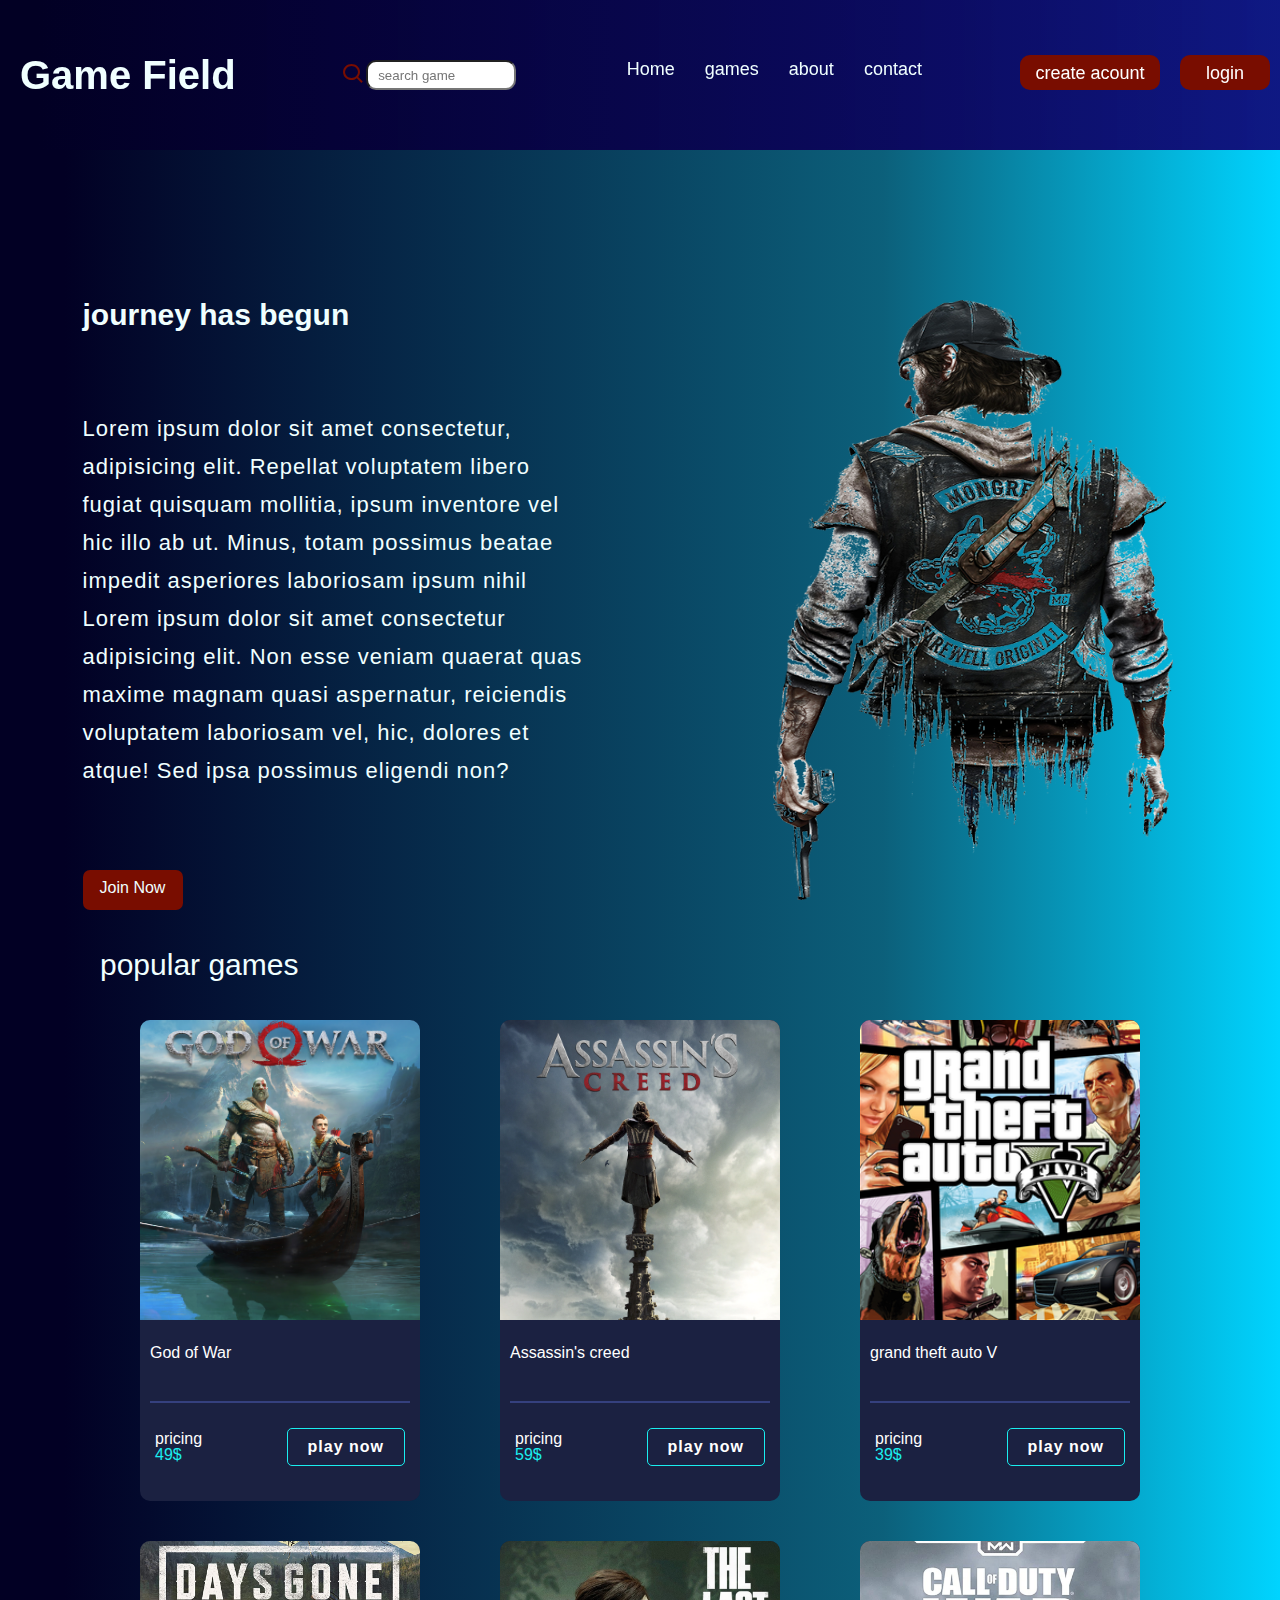
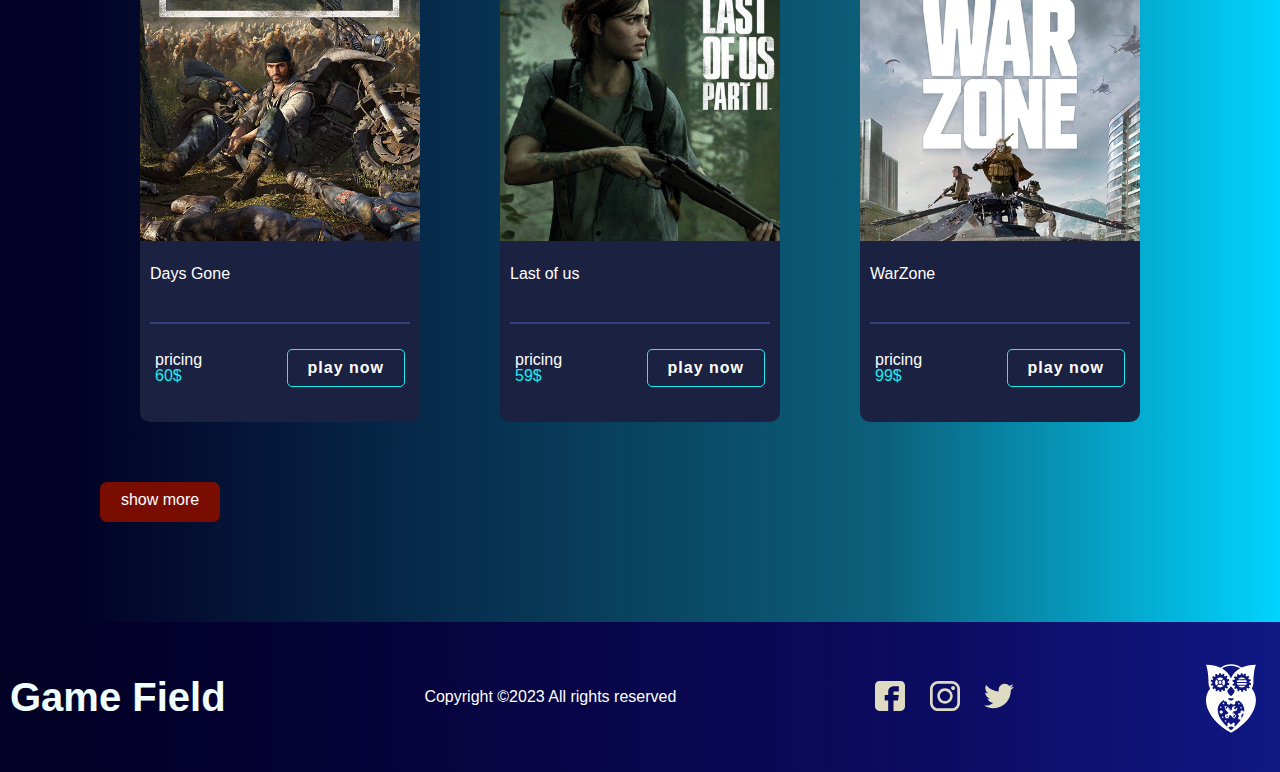
==== index.html @ c228cc86 "end" ====
<!DOCTYPE html>
<html lang="en">
  <head>
    <meta charset="UTF-8" />
    <meta http-equiv="X-UA-Compatible" content="IE=edge" />
    <meta name="viewport" content="width=device-width, initial-scale=1.0" />

    <title>Game Field</title>
    <link rel="stylesheet" href="css/reset.css" />
    <link rel="stylesheet" href="css/style.css" />
    <link rel="stylesheet" href="css/response.css" />

    <link
      href="https://unpkg.com/boxicons@2.1.4/css/boxicons.min.css"
      rel="stylesheet"
    />

    <link
      rel="stylesheet"
      href="https://cdnjs.cloudflare.com/ajax/libs/font-awesome/4.7.0/css/font-awesome.min.css"
    />
  </head>
  <body>
    <header>
      <div class="container">
        <div class="logoflex">
          <a href="index.html" class="logo">Game Field</a>
        </div>

        <div class="searchbox">
          <a href="#"> <i class="bx bx-search searchicon"></i></a>
          <input class="input" type="text" placeholder="search game" />
        </div>

        <nav>
          <ul>
            <a href="index.html"> <li>Home</li> </a>
            <a href="#games"> <li>games</li> </a>
            <a href="about.html"> <li>about</li> </a>
            <a href="contact.html"> <li>contact</li> </a>
          </ul>
        </nav>
        <div class="header-loginflex">
          <a href="createacount.html">
            <div class="create-acount">create acount</div>
          </a>

          <a href="login.html"> <div class="login">login</div></a>
        </div>

        <div class="hamburger">
          <i class="fa fa-bars burger-menu" style="font-size: 30px"></i>
        </div>
      </div>
    </header>

    <section id="banner">
      <div class="main-banner">
        <div class="main">
          <h1 class="main-h1">journey has begun</h1>
          <p class="main-p">
            Lorem ipsum dolor sit amet consectetur, adipisicing elit. Repellat
            voluptatem libero fugiat quisquam mollitia, ipsum inventore vel hic
            illo ab ut. Minus, totam possimus beatae impedit asperiores
            laboriosam ipsum nihil Lorem ipsum dolor sit amet consectetur
            adipisicing elit. Non esse veniam quaerat quas maxime magnam quasi
            aspernatur, reiciendis voluptatem laboriosam vel, hic, dolores et
            atque! Sed ipsa possimus eligendi non?
          </p>

          <h3 class="main-h3">Join Now</h3>
        </div>

        <div class="banner-image"></div>
      </div>

      <div class="container">
        <div class="games">
          <div id="games" class="popular-games">popular games</div>

          <div class="card-box">
            <div class="card">
              <div class="card-image1"></div>
              <div class="content">
                <h4>God of War</h4>
                <div class="progress-line"><span></span></div>
                <div class="info">
                  <p>
                    pricing <br />
                    <span>49$</span>
                  </p>
                  <a href="#"> play now</a>
                </div>
              </div>
            </div>
          </div>

          <div class="card-box">
            <div class="card">
              <div class="card-image2"></div>
              <div class="content">
                <h4>Assassin's creed</h4>
                <div class="progress-line"><span></span></div>
                <div class="info">
                  <p>
                    pricing <br />
                    <span>59$</span>
                  </p>
                  <a href="#"> play now</a>
                </div>
              </div>
            </div>
          </div>

          <div class="card-box">
            <div class="card">
              <div class="card-image3"></div>
              <div class="content">
                <h4>grand theft auto V</h4>
                <div class="progress-line"><span></span></div>
                <div class="info">
                  <p>
                    pricing <br />
                    <span>39$</span>
                  </p>
                  <a href="#"> play now</a>
                </div>
              </div>
            </div>
          </div>

          <div class="card-box">
            <div class="card">
              <div class="card-image4"></div>
              <div class="content">
                <h4>Days Gone</h4>
                <div class="progress-line"><span></span></div>
                <div class="info">
                  <p>
                    pricing <br />
                    <span>60$</span>
                  </p>
                  <a href="#"> play now</a>
                </div>
              </div>
            </div>
          </div>

          <div class="card-box">
            <div class="card">
              <div class="card-image5"></div>
              <div class="content">
                <h4>Last of us</h4>
                <div class="progress-line"><span></span></div>
                <div class="info">
                  <p>
                    pricing <br />
                    <span>59$</span>
                  </p>
                  <a href="#"> play now</a>
                </div>
              </div>
            </div>
          </div>

          <div class="card-box">
            <div class="card">
              <div class="card-image6"></div>
              <div class="content">
                <h4>WarZone</h4>
                <div class="progress-line"><span></span></div>
                <div class="info">
                  <p>
                    pricing <br />
                    <span>99$</span>
                  </p>
                  <a href="#"> play now</a>
                </div>
              </div>
            </div>
          </div>
        </div>
      </div>
      <div class="container">
        <div class="more-flex">
          <div class="show-more">show more</div>
          <div></div>
        </div>
      </div>
    </section>

    <footer>
      <div class="footer-content">
        <div class="ftr-flex">
          <a href="#" class="logo">Game Field</a>

          <p class="logo-p">Copyright ©2023 All rights reserved</p>

          <div class="logoflex">
            <div class="logofleximage">
              <a href="https://www.facebook.com/" target="_blank">
                <img
                  src="images/logo/fb.svg"
                  alt="facebook"
                  width="30px"
                  height="30px"
                />
              </a>
              <a href="https://www.instagram.com/" target="_blank">
                <img
                  src="images/logo/instagram.svg"
                  alt="instagram"
                  width="30px"
                  height="30px"
              /></a>
              <a href="https://twitter.com/?lang=en" target="_blank">
                <img
                  src="images/logo/twitter.svg"
                  alt="twitter"
                  width="30px"
                  height="30px"
              /></a>
            </div>
          </div>
        </div>
        <div class="geolab"></div>
      </div>
    </footer>
  </body>
</html>
---- css/style.css ----
@import url("https://fonts.googleapis.com/css2?family=Roboto:ital,wght@0,400;0,500;0,700;1,400;1,500&display=swap");

@import url("https://free.bboxtype.com/embedfonts/?family=FiraGO:500");

body {
  font-family: "FiraGO", sans-serif;

  background: rgb(2, 0, 36);
  background: linear-gradient(
    90deg,
    rgba(2, 0, 36, 1) 5%,
    rgba(9, 94, 121, 0.989233193277311) 69%,
    rgba(0, 212, 255, 1) 100%
  );
}

header {
  position: fixed;
  top: 0;
  left: 0;
  width: 100%;
  padding: 7px 10px;
  display: flex;
  justify-content: space-between;
  align-items: center;
  transition: 0.5s;
  z-index: 1000;
  background: rgb(2, 0, 36);
  background: linear-gradient(
    90deg,
    rgba(2, 0, 36, 1) 3%,
    rgba(16, 9, 121, 0.9248074229691877) 100%,
    rgba(0, 9, 255, 1) 100%
  );
  min-height: 150px;
}

.container {
  max-width: 1280px;
  width: 100%;
  margin: 0 auto;
  display: flex;
  justify-content: space-between;
}

.logo {
  position: relative;
  font-size: 40px;
  text-decoration: none;
  font-weight: 700;
  color: #fff;
  margin: 10px;
  color: azure;
}

ul {
  display: flex;
  justify-content: center;
  align-items: center;
}

li {
  margin: 15px;
  font-size: 18px;
  text-decoration: none;
  color: azure;
}

.form-login {
  display: flex;
  flex-direction: column;
  row-gap: 10px;
}

.header-loginflex {
  display: flex;
  flex-direction: row;
  column-gap: 20px;
}
.login {
  width: 90px;
  height: 35px;
  display: flex;
  justify-content: center;
  align-items: center;
  color: #fff;
  font-size: 18px;
  border: 1px solid;
  background-color: #790d00;
  border-radius: 10px;
  margin-top: 10px;
  transition: ease-in-out 1s;
  border: none;
}

.login:hover {
  background-color: red;
  transition-delay: 0.1s;
}

.create-acount {
  width: 140px;
  height: 35px;
  display: flex;
  justify-content: center;
  align-items: center;
  color: #fff;
  font-size: 18px;
  border: 1px solid;
  background-color: #790d00;
  border-radius: 10px;
  margin-top: 10px;
  transition: ease-in-out 1s;
  border: none;
}

.create-acount a {
  color: azure;
}

.create-acount:hover {
  background-color: red;
  transition-delay: 0.1s;
}

.input {
  width: 150px;
  height: 30px;
  padding: 10px;
  border-radius: 10px;
}

.searchbox {
  width: 200px;
  height: 40px;
  margin-top: 10px;
  display: flex;

  align-items: center;
  justify-content: center;
}

.searchicon {
  font-size: 25px;
  color: #790d00;
  transition: ease-in-out 1s;
}

.searchicon:hover {
  transition-delay: 0.1s;
  color: red;
}

.form-login {
  margin-top: -10px;
}

.fa-bars {
  color: #fff;
  display: none;
}

.hamburger {
  display: flex;
  display: none;
  align-items: center;
}

/*  banner */

.main-banner {
  display: flex;
  justify-content: space-around;
}

#banner {
  max-width: 1280px;
  width: 100%;
  margin: 0 auto;
  margin-top: 300px;
}

.main {
  display: flex;
  flex-direction: column;
  row-gap: 80px;
}
.main-h1 {
  font-size: 30px;
  color: azure;
  font-weight: 700;
}

.main-p {
  color: azure;
  font-size: 22px;
  font-weight: 500;
  width: 500px;
  min-height: 300px;
  text-align: left;
  letter-spacing: 1px;
  line-height: 38px;
}

.main-h3 {
  border: 2px solid #fff;
  color: azure;
  width: 100px;
  height: 40px;
  padding: 10px;
  border-radius: 7px;
  transition: ease-in-out 1s;
  text-align: center;
  background-color: #790d00;
  border: none;
  cursor: pointer;
}

.main-h3:hover {
  width: 110px;
  height: 40px;
  font-size: 18px;
  transition-delay: 0.1s;
  text-align: center;
  background-color: red;
}

.banner-image {
  background-image: url(../images/banner/days.png);
  background-position: center;
  background-size: 400px 600px;
  background-repeat: no-repeat;
  width: 450px;
  height: 600px;
  /* border-radius: 10px;
  box-shadow: -9px 2px 17px -1px rgba(0, 0, 0, 0.48);
  -webkit-box-shadow: -9px 2px 17px -1px rgba(0, 0, 0, 0.48);
  -moz-box-shadow: -9px 2px 17px -1px rgba(0, 0, 0, 0.48); */
}

/*  popular games */

.game-headding {
  font-size: 20px;
}

/* .card-image1 {
  width: 300px;
  height: 400px;
} */

.games {
  display: table;
  padding: 0px 100px;
  width: 100%;
  min-height: 10vh;
  justify-content: center;
  align-items: center;
  flex-direction: column;
  margin: 40px auto;
}

.games .popular-games {
  color: azure;
  margin-bottom: 20px;
  font-size: 30px;
}

.games .card-box {
  /* width: 100%; */
  min-height: 100%;
  display: flex;
  /* justify-content: center; */
  /* align-items: center; */
  float: left;
}

.games .card-box .card {
  width: 280px;
  border-radius: 10px;
  margin: 20px 40px;
  background-color: #1b2141;
  overflow: hidden;
}

.games .card-box .card .card-image1 {
  width: 100%;
  height: 250px;
  object-fit: cover;
}

.games .card-box .card .content {
  padding: 10px;
}

.games .card-box .card .content h4 {
  color: #fff;
  margin: 15px 0px;
}

.games .card-box .card .progress-line {
  position: relative;
  height: 10px;
  width: 100%;
  margin-bottom: 15px;
  border-radius: 10px;
  background: #35407e;
  transform: scaleX(0);
  transform-origin: left;
  animation: animate 1s cubic-bezier(1, 0, 0.5, 1) forwards;
}

.games .card-box .card .progress-line span {
  position: absolute;
  height: 100%;
  width: 80%;
  border-radius: 10px;
  background: #1aeeef;
  box-shadow: 0 0 10px #1aeeef;
  transform: scaleX(0);
  transform-origin: left;
  animation: animate 1s cubic-bezier(1, 0, 0.5, 1) forwards;
}

@keyframes animate {
  100% {
    transform: scaleX(1);
  }
}

.games .card-box .card .info {
  border-top: 2px solid #35407e;
  padding: 5px;
  display: flex;
  justify-content: space-between;
  align-items: center;
}

.games .card-box .card .info p {
  font-size: 1em;
  color: #fff;
}

.games .card-box .card .info p span {
  color: #1aeeef;
}

.games .card-box .card .info a {
  display: inline-block;
  padding: 10px 20px;
  margin: 20px 0;
  border: 1px solid #1aeeef;
  text-decoration: none;
  font-weight: 700;
  border-radius: 5px;
  color: #fff;
  letter-spacing: 1px;
}

.info a:hover {
  background: #1aeeef;
  border: none;
  color: #050e2d;
  box-shadow: 0 0 10px #1aeeef;
}

.show-more {
  border: 2px solid #fff;
  color: #fff;
  width: 120px;
  height: 40px;
  padding: 10px;
  border-radius: 7px;
  transition: ease-in-out 1s;
  text-align: center;
  background-color: #790d00;
  border: none;
  margin-bottom: 100px;
  margin-left: 100px;
  cursor: pointer;
}

.show-more:hover {
  width: 130px;
  height: 40px;
  font-size: 16px;
  transition-delay: 0.1s;
  text-align: center;
  background-color: red;
}

.more-flex {
  display: flex;
  justify-content: center;
}

/*  card images */

.card-image1 {
  background-image: url(../images/god\ of\ war.jpg);
  background-position: center;
  background-size: cover;
  background-repeat: no-repeat;
  max-width: 280px;
  min-height: 300px;
}

.card-image2 {
  background-image: url(../images/assassins\ creed.webp);
  background-position: top;
  background-size: 100%;
  background-repeat: no-repeat;
  max-width: 280px;
  min-height: 300px;
}

.card-image3 {
  background-image: url(../images/gta5.png);
  background-position: bottom;
  background-size: 100%;
  background-repeat: no-repeat;
  max-width: 280px;
  min-height: 300px;
}

.card-image4 {
  background-image: url(../images/days\ \ gone.jpg);
  background-position: center;
  background-size: cover;
  background-repeat: no-repeat;
  max-width: 280px;
  min-height: 300px;
}

.card-image5 {
  background-image: url(../images/last\ of\ us.jpg);
  background-position: top;
  background-size: cover;
  background-repeat: no-repeat;
  max-width: 280px;
  min-height: 300px;
}

.card-image6 {
  background-image: url(../images/warzone.jpg);
  background-position: top;
  background-size: 100%;
  background-repeat: no-repeat;
  max-width: 280px;
  min-height: 300px;
}

/* footer */

footer {
  background: rgb(2, 0, 36);
  background: linear-gradient(
    90deg,
    rgba(2, 0, 36, 1) 3%,
    rgba(16, 9, 121, 0.9248074229691877) 100%,
    rgba(0, 9, 255, 1) 100%
  );
  min-height: 150px;
  display: flex;
}

.footer-content {
  max-width: 1280px;
  width: 100%;
  margin: 0 auto;
  display: flex;
  align-items: center;
  justify-content: space-between;
}

.logo-p {
  color: #fff;
}

.logofleximage {
  border-radius: 2px;
}
.logoflex {
  display: flex;
}

.geolab {
  background-image: url(../images/logo/geolabwhite.svg);
  background-size: 80px 140px;
  background-position: center;
  background-repeat: no-repeat;
  width: 100px;
  height: 130px;
}

.ftr-flex {
  width: 80%;
  display: flex;
  justify-content: space-between;
  align-items: center;
}

.logoflex .logofleximage a {
  margin-right: 10px;
  margin-left: 10px;
}

/* about page */

.about {
  max-width: 1280px;
  width: 100%;
  margin: 0 auto;
  min-height: 75vh;
  padding: 0px 100px;
  display: flex;
  justify-content: space-around;
  align-items: center;
  margin-top: 150px;
  column-gap: 150px;
}

.about .contentbx {
  width: 50%;
  margin: 20px;
}

.about .contentbx h2 {
  font-size: 3em;
  font-weight: 700;
  color: azure;
  margin-bottom: 40px;
}

.about .contentbx p {
  max-width: 600px;
  text-align: justify;
  color: azure;
  letter-spacing: 1px;
  line-height: 38px;
  text-align: start;
  text-transform: lowercase;
  margin-bottom: 20px;
}

.about .contentbx a {
  display: inline-block;
  padding: 10px 20px;
  margin: 20px 0;
  border: 1px solid #1aeeef;
  text-decoration: none;
  font-weight: 700;
  border-radius: 5px;
  color: #fff;
  letter-spacing: 1px;
}

.about .contentbx a:hover {
  background: #1aeeef;
  border: none;
  color: #050e2d;
  box-shadow: 0 0 10px #1aeeef;
}

.about-image {
  background-image: url(../images/banner/gaming.jpg);
  background-position: center;
  background-size: cover;
  background-repeat: no-repeat;
  width: 800px;
  height: 350px;
  border-radius: 8px;
  box-shadow: -3px 11px 16px -4px rgba(0, 0, 0, 0.66);
  -webkit-box-shadow: -3px 11px 16px -4px rgba(0, 0, 0, 0.66);
  -moz-box-shadow: -3px 11px 16px -4px rgba(0, 0, 0, 0.66);
}

/*  contact */

.main-form {
  max-width: 1280px;
  width: 100%;
  margin: 0 auto;
  min-height: 700px;
  display: flex;
  justify-content: center;
  align-items: center;
  margin-top: 200px;
  margin-bottom: 100px;
}

.form-box {
  width: 400px;
  height: 400px;

  display: flex;
  flex-direction: column;
  align-items: center;
  row-gap: 30px;
  padding-top: 60px;
  background-color: #fff;
  border-radius: 20px;
  box-shadow: -2px 10px 9px -1px rgba(0, 0, 0, 0.85);
  -webkit-box-shadow: -2px 10px 9px -1px rgba(0, 0, 0, 0.85);
  -moz-box-shadow: -2px 10px 9px -1px rgba(0, 0, 0, 0.85);
}

.contact-flex {
  display: flex;
  flex-direction: column;
  row-gap: 30px;
  justify-content: center;
  align-items: center;
}

.form-box p {
  font-size: 30px;
  color: black;
  font-weight: 700;
}

.contact-name {
  width: 300px;
  height: 30px;
  padding: 10px;
  border-radius: 7px;
  border-color: #1aeeef;
}

.contact-email {
  width: 300px;
  height: 30px;
  padding: 10px;
  border-radius: 7px;
  border-color: #1aeeef;
}

.contact-massage {
  width: 300px;
  height: 50x;
  padding: 10px;
  border-radius: 7px;
  border-color: #1aeeef;
}

.send-massage {
  border: 1px solid #790d00;
  height: 40px;
  width: 150px;
  text-align: center;
  padding-top: 10px;
  color: azure;
  background-color: #790d00;
  transition: ease-in-out 1s;
  border-radius: 5px;
  box-shadow: 0px 6px 13px 0px rgba(0, 0, 0, 0.87);
  -webkit-box-shadow: 0px 6px 13px 0px rgba(0, 0, 0, 0.87);
  -moz-box-shadow: 0px 6px 13px 0px rgba(0, 0, 0, 0.87);
  cursor: pointer;
}

.send-massage:hover {
  transition-delay: 0.1s;
  background-color: red;
}

/*  create acount */

.create-form {
  max-width: 1280px;
  width: 100%;
  margin: 0 auto;
  min-height: 700px;
  display: flex;
  justify-content: center;
  align-items: center;
  margin-top: 200px;
  margin-bottom: 100px;
}

.create-box {
  width: 400px;
  height: 600px;
  border: 1px solid;

  display: flex;
  flex-direction: column;
  align-items: center;
  row-gap: 30px;
  padding-top: 60px;
  background-color: #fff;
  border-radius: 20px;
  box-shadow: -2px 10px 9px -1px rgba(0, 0, 0, 0.85);
  -webkit-box-shadow: -2px 10px 9px -1px rgba(0, 0, 0, 0.85);
  -moz-box-shadow: -2px 10px 9px -1px rgba(0, 0, 0, 0.85);
  border: none;
}

.create-flex {
  display: flex;
  flex-direction: column;
  row-gap: 30px;
  justify-content: center;
  align-items: center;
}

.create-box p {
  font-size: 30px;
  color: black;
  font-weight: 700;
}

.create-name {
  width: 300px;
  height: 40px;
  padding: 10px;
  border-radius: 7px;
  border-color: #1aeeef;
}

.creat-password {
  width: 300px;
  height: 40px;
  padding: 10px;
  border-radius: 7px;
  border-color: #1aeeef;
}

.creat-reapetpasword {
  width: 300px;
  height: 40px;
  padding: 10px;
  border-radius: 7px;
  border-color: #1aeeef;
}

.create-email {
  width: 300px;
  height: 40px;
  padding: 10px;
  border-radius: 7px;
  border-color: #1aeeef;
}

.create-reenteremail {
  width: 300px;
  height: 40px;
  padding: 10px;
  border-radius: 7px;
  border-color: #1aeeef;
}

/* login */

.login-box {
  width: 400px;
  height: 350px;
  border: 1px solid;

  display: flex;
  flex-direction: column;
  align-items: center;
  row-gap: 30px;
  padding-top: 60px;
  background-color: #fff;
  border-radius: 20px;
  box-shadow: -2px 10px 9px -1px rgba(0, 0, 0, 0.85);
  -webkit-box-shadow: -2px 10px 9px -1px rgba(0, 0, 0, 0.85);
  -moz-box-shadow: -2px 10px 9px -1px rgba(0, 0, 0, 0.85);
  border: none;
}

.login-box p {
  font-size: 26px;
}

.login-form {
  max-width: 1280px;
  width: 100%;
  margin: 0 auto;
  min-height: 700px;
  display: flex;
  justify-content: center;
  align-items: center;
  margin-top: 100px;
  margin-bottom: 100px;
}
---- css/response.css ----
@media only screen and (max-width: 1045px) {
  /* header */
  .hamburger {
    display: block;
    display: flex;
    align-items: center;
    justify-content: end;
  }

  .container {
    display: flex;
    flex-direction: column;
    row-gap: 20px;
  }

  .logo {
    justify-content: center;
    align-items: center;
  }

  .header-loginflex {
    justify-content: center;
  }

  .logoflex {
    display: flex;
    justify-content: center;
  }

  /*   banner */

  .main-banner {
    display: flex;
    flex-direction: column-reverse;
    justify-content: center;
    align-items: center;
  }

  .banner-image {
    margin-top: 100px;
    margin-bottom: 40px;
  }

  .main {
    display: flex;
    justify-content: center;
    align-items: center;
  }

  .main-p {
    width: 400px;
    min-height: 300px;
  }

  /*  games */

  .games {
    display: flex;
  }

  .more-flex {
    display: flex;
  }

  /*  about page */

  .about .contentbx h2 {
    margin-top: 200px;
  }

  .about {
    display: flex;
    flex-direction: column;
  }

  .about-image {
    width: 500px;
    height: 300px;
    margin-bottom: 70px;
  }

  .about .contentbx a {
    align-items: center;
  }

  /*  create acount */

  .create-box {
    margin-top: 200px;
  }

  /* login */

  .login-box {
    margin-top: 200px;
  }
}
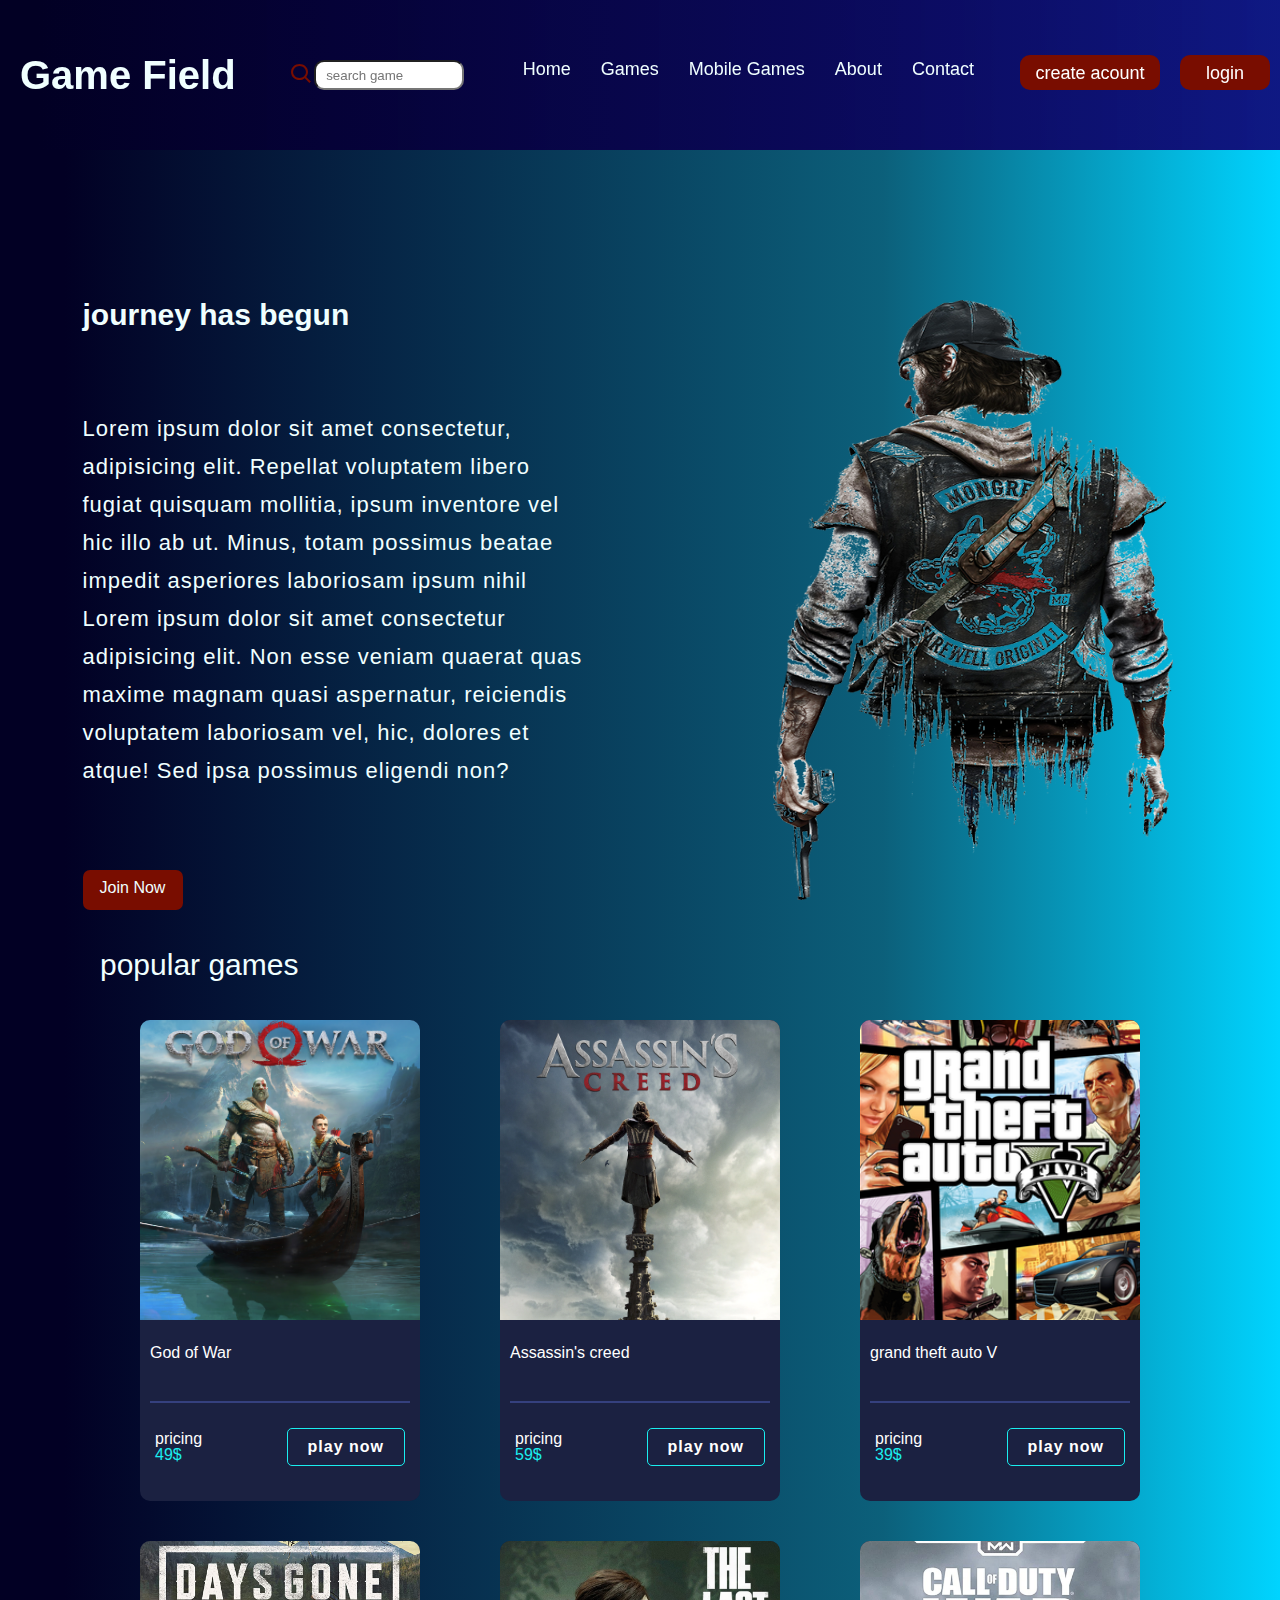
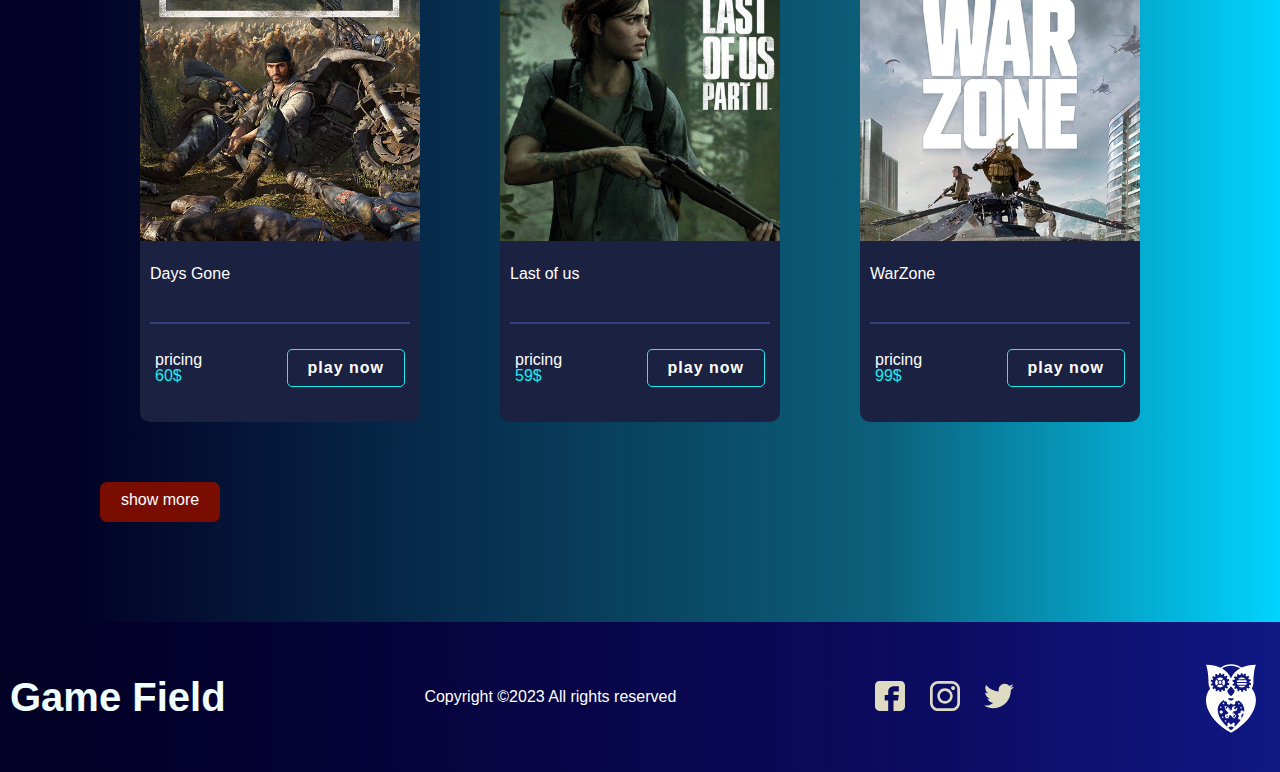
==== commit 3062ef05: "end project" ====
--- a/index.html
+++ b/index.html
@@ -35,9 +35,10 @@
         <nav>
           <ul>
             <a href="index.html"> <li>Home</li> </a>
-            <a href="#games"> <li>games</li> </a>
-            <a href="about.html"> <li>about</li> </a>
-            <a href="contact.html"> <li>contact</li> </a>
+            <a href="#games"> <li>Games</li> </a>
+            <a href="mobilegame.html"> <li>Mobile Games</li></a>
+            <a href="about.html"> <li>About</li> </a>
+            <a href="contact.html"> <li>Contact</li> </a>
           </ul>
         </nav>
         <div class="header-loginflex">
--- a/css/style.css
+++ b/css/style.css
@@ -450,6 +450,178 @@
   min-height: 300px;
 }
 
+/* mobile games  */
+
+.mobile-games {
+  display: table;
+  padding: 0px 100px;
+  width: 100%;
+  min-height: 10vh;
+  justify-content: center;
+  align-items: center;
+  flex-direction: column;
+  margin: 40px auto;
+  margin-top: 300px;
+}
+
+.mobile-games .mobile {
+  color: azure;
+  margin-bottom: 20px;
+  font-size: 30px;
+}
+
+.mobile-games .card-box {
+  /* width: 100%; */
+  min-height: 100%;
+  display: flex;
+  /* justify-content: center; */
+  /* align-items: center; */
+  float: left;
+}
+
+.mobile-games .card-box .card {
+  width: 280px;
+  border-radius: 10px;
+  margin: 20px 40px;
+  background-color: #1b2141;
+  overflow: hidden;
+}
+
+.mobile-games .card-box .card .card-image1 {
+  width: 100%;
+  height: 250px;
+  object-fit: cover;
+}
+
+.mobile-games .card-box .card .content {
+  padding: 10px;
+}
+
+.mobile-games .card-box .card .content h4 {
+  color: #fff;
+  margin: 15px 0px;
+}
+
+.mobile-games .card-box .card .progress-line {
+  position: relative;
+  height: 10px;
+  width: 100%;
+  margin-bottom: 15px;
+  border-radius: 10px;
+  background: #35407e;
+  transform: scaleX(0);
+  transform-origin: left;
+  animation: animate 1s cubic-bezier(1, 0, 0.5, 1) forwards;
+}
+
+.mobile-games .card-box .card .progress-line span {
+  position: absolute;
+  height: 100%;
+  width: 80%;
+  border-radius: 10px;
+  background: #1aeeef;
+  box-shadow: 0 0 10px #1aeeef;
+  transform: scaleX(0);
+  transform-origin: left;
+  animation: animate 1s cubic-bezier(1, 0, 0.5, 1) forwards;
+}
+
+@keyframes animate {
+  100% {
+    transform: scaleX(1);
+  }
+}
+
+.mobile-games .card-box .card .info {
+  border-top: 2px solid #35407e;
+  padding: 5px;
+  display: flex;
+  justify-content: space-between;
+  align-items: center;
+}
+
+.mobile-games .card-box .card .info p {
+  font-size: 1em;
+  color: #fff;
+}
+
+.mobile-games .card-box .card .info p span {
+  color: #1aeeef;
+}
+
+.mobile-games .card-box .card .info a {
+  display: inline-block;
+  padding: 10px 20px;
+  margin: 20px 0;
+  border: 1px solid #1aeeef;
+  text-decoration: none;
+  font-weight: 700;
+  border-radius: 5px;
+  color: #fff;
+  letter-spacing: 1px;
+}
+
+.info a:hover {
+  background: #1aeeef;
+  border: none;
+  color: #050e2d;
+  box-shadow: 0 0 10px #1aeeef;
+}
+
+.mobile-image1 {
+  background-image: url(../images/mobile/demon-slayer.jpg);
+  background-position: center;
+  background-size: cover;
+  background-repeat: no-repeat;
+  max-width: 280px;
+  min-height: 300px;
+}
+
+.mobile-image2 {
+  background-image: url(../images/mobile/pubg-mobile.jpg);
+  background-position: top;
+  background-size: 100%;
+  background-repeat: no-repeat;
+  max-width: 280px;
+  min-height: 300px;
+}
+
+.mobile-image3 {
+  background-image: url(../images/mobile/modern-warfare.webp);
+  background-position: center;
+  background-size: 85%;
+  background-repeat: no-repeat;
+  max-width: 280px;
+  min-height: 300px;
+}
+
+.mobile-image4 {
+  background-image: url(../images/mobile/fifa.png);
+  background-position: center;
+  background-size: cover;
+  background-repeat: no-repeat;
+  max-width: 280px;
+  min-height: 300px;
+}
+
+.mobile-image5 {
+  background-image: url(../images/mobile/one-peace.webp);
+  background-position: top;
+  background-size: 80%;
+  background-repeat: no-repeat;
+  max-width: 280px;
+  min-height: 300px;
+}
+
+.mobile-image6 {
+  background-image: url(../images/mobile/bleach.jpg);
+  background-position: top;
+  background-size: 90%;
+  background-repeat: no-repeat;
+  max-width: 280px;
+  min-height: 300px;
+}
+
 /* footer */
 
 footer {
--- a/css/response.css
+++ b/css/response.css
@@ -1,11 +1,5 @@
 @media only screen and (max-width: 1045px) {
   /* header */
-  .hamburger {
-    display: block;
-    display: flex;
-    align-items: center;
-    justify-content: end;
-  }
 
   .container {
     display: flex;
@@ -27,6 +21,14 @@
     justify-content: center;
   }
 
+  .searchbox {
+    margin: 0 auto;
+  }
+
+  .show-more {
+    margin: 0 auto;
+    margin-bottom: 100px;
+  }
   /*   banner */
 
   .main-banner {
@@ -94,4 +96,11 @@
   .login-box {
     margin-top: 200px;
   }
+
+  /*  mobile games */
+
+  .mobile-games {
+    display: flex;
+    margin-top: 400px;
+  }
 }
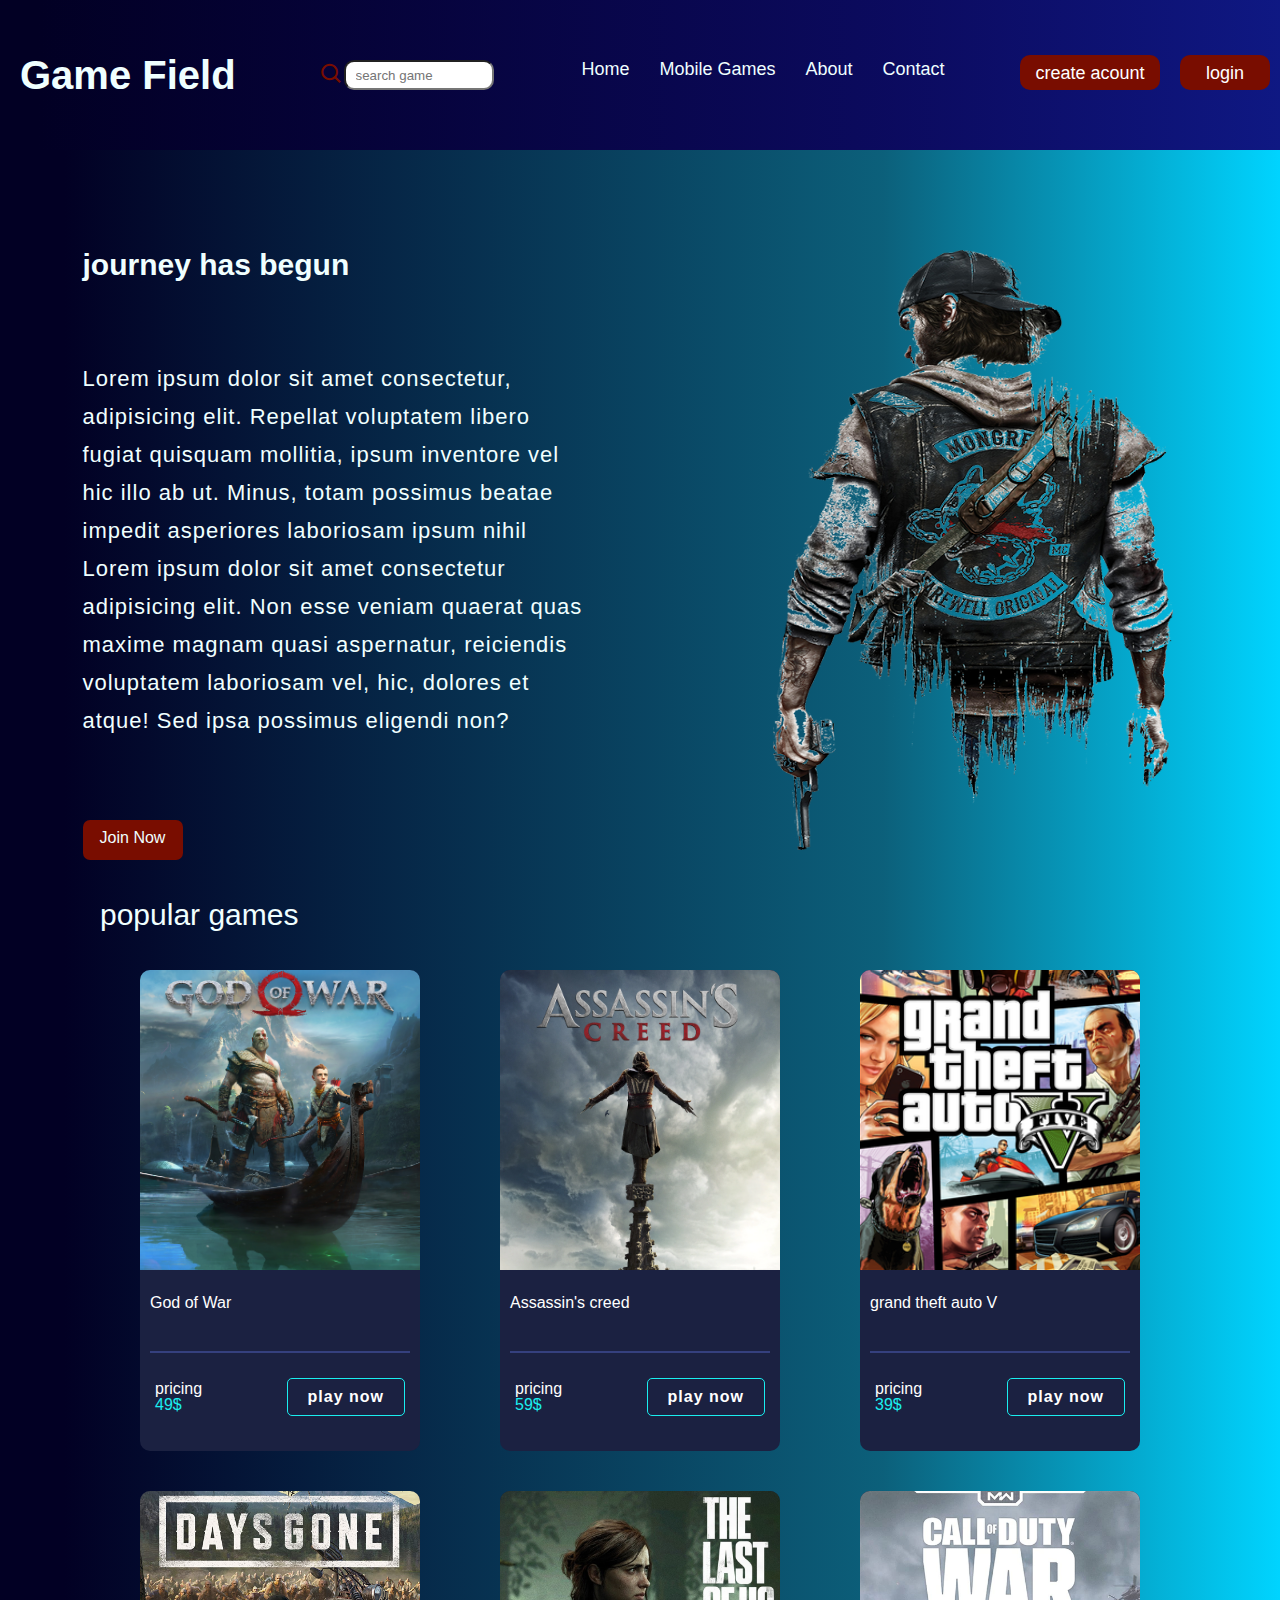
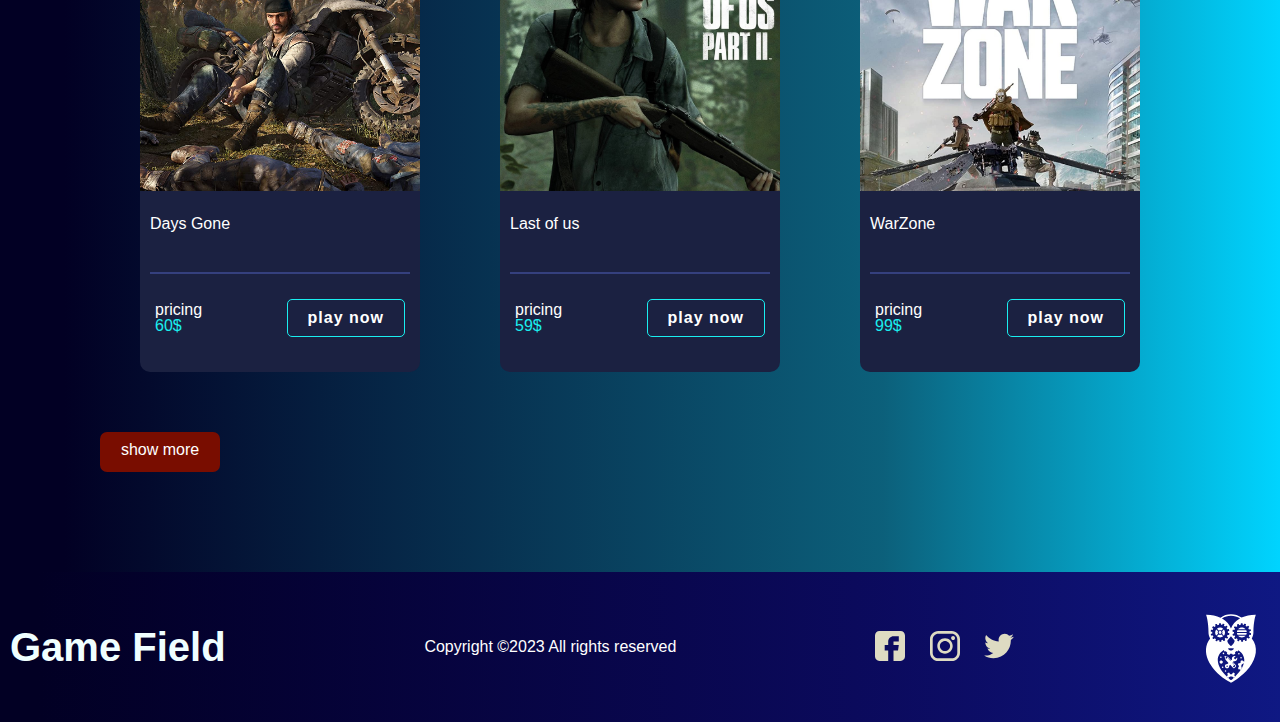
==== commit 3e8a2ae2: "Update index.html" ====
--- a/index.html
+++ b/index.html
@@ -35,7 +35,6 @@
         <nav>
           <ul>
             <a href="index.html"> <li>Home</li> </a>
-            <a href="#games"> <li>Games</li> </a>
             <a href="mobilegame.html"> <li>Mobile Games</li></a>
             <a href="about.html"> <li>About</li> </a>
             <a href="contact.html"> <li>Contact</li> </a>
--- a/css/style.css
+++ b/css/style.css
@@ -15,7 +15,7 @@
 }
 
 header {
-  position: fixed;
+  /* position: fixed; */
   top: 0;
   left: 0;
   width: 100%;
@@ -177,7 +177,7 @@
   max-width: 1280px;
   width: 100%;
   margin: 0 auto;
-  margin-top: 300px;
+  margin-top: 100px;
 }
 
 .main {
@@ -461,7 +461,7 @@
   align-items: center;
   flex-direction: column;
   margin: 40px auto;
-  margin-top: 300px;
+  margin-top: 100px;
 }
 
 .mobile-games .mobile {
@@ -688,7 +688,7 @@
   display: flex;
   justify-content: space-around;
   align-items: center;
-  margin-top: 150px;
+  margin-top: 100px;
   column-gap: 150px;
 }
 
@@ -742,6 +742,7 @@
   width: 800px;
   height: 350px;
   border-radius: 8px;
+
   box-shadow: -3px 11px 16px -4px rgba(0, 0, 0, 0.66);
   -webkit-box-shadow: -3px 11px 16px -4px rgba(0, 0, 0, 0.66);
   -moz-box-shadow: -3px 11px 16px -4px rgba(0, 0, 0, 0.66);
@@ -757,7 +758,7 @@
   display: flex;
   justify-content: center;
   align-items: center;
-  margin-top: 200px;
+  /* margin-top: 100px; */
   margin-bottom: 100px;
 }
 
@@ -846,7 +847,7 @@
   display: flex;
   justify-content: center;
   align-items: center;
-  margin-top: 200px;
+  /* margin-top: 100px; */
   margin-bottom: 100px;
 }
 
@@ -890,7 +891,7 @@
   border-color: #1aeeef;
 }
 
-.creat-password {
+.password {
   width: 300px;
   height: 40px;
   padding: 10px;
@@ -954,6 +955,14 @@
   display: flex;
   justify-content: center;
   align-items: center;
-  margin-top: 100px;
+  /* margin-top: 100px; */
   margin-bottom: 100px;
 }
+
+.creat-password {
+  width: 300px;
+  height: 40px;
+  padding: 10px;
+  border-radius: 7px;
+  border-color: #1aeeef;
+}
--- a/css/response.css
+++ b/css/response.css
@@ -39,7 +39,6 @@
   }
 
   .banner-image {
-    margin-top: 100px;
     margin-bottom: 40px;
   }
 
@@ -50,7 +49,7 @@
   }
 
   .main-p {
-    width: 400px;
+    width: 300px;
     min-height: 300px;
   }
 
@@ -91,16 +90,33 @@
     margin-top: 200px;
   }
 
-  /* login */
-
-  .login-box {
-    margin-top: 200px;
-  }
-
   /*  mobile games */
 
   .mobile-games {
     display: flex;
-    margin-top: 400px;
+    margin-top: 100px;
   }
 }
+
+@media only screen and (max-width: 1045px) {
+  .about {
+    align-items: center;
+    flex-direction: column-reverse;
+  }
+
+  .about .contentbx h2 {
+    margin-top: 0px;
+  }
+}
+
+@media only screen and (max-width: 500px) {
+  .banner-image {
+    width: 400x;
+    min-height: 500px;
+  }
+
+  .about-image {
+    width: 450px;
+    height: 250px;
+  }
+}
